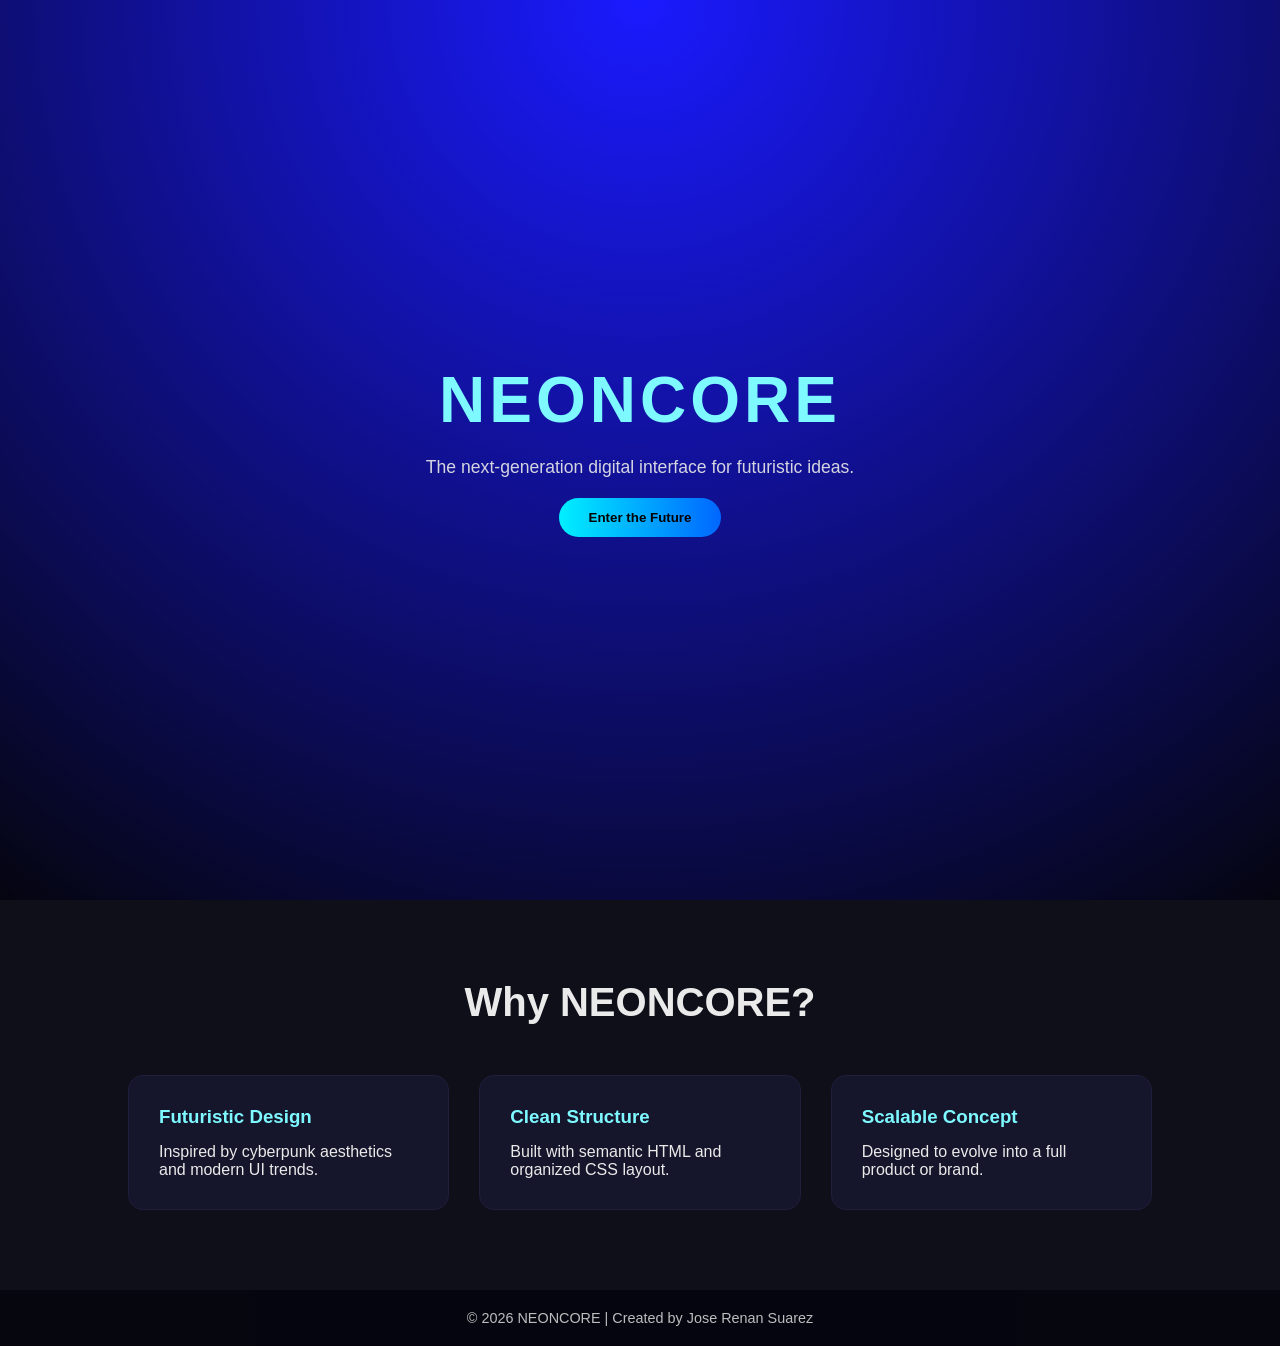
==== index.html @ ee83ee38 "Add files via upload" ====
<!doctype html>
<html lang="en">
  <head>
    <meta charset="UTF-8" />
    <meta name="viewport" content="width=device-width, initial-scale=1.0" />
    <title>NEONCORE</title>
    <link rel="stylesheet" href="style.css" />
  </head>
  <body>
    <!-- Hero Section -->
    <header class="hero">
      <h1>NEONCORE</h1>
      <p>The next-generation digital interface for futuristic ideas.</p>
      <button class="cta-btn">Enter the Future</button>
    </header>

    <!-- Content Section -->
    <section class="features">
      <h2>Why NEONCORE?</h2>
      <div class="feature-grid">
        <div class="feature-card">
          <h3>Futuristic Design</h3>
          <p>Inspired by cyberpunk aesthetics and modern UI trends.</p>
        </div>
        <div class="feature-card">
          <h3>Clean Structure</h3>
          <p>Built with semantic HTML and organized CSS layout.</p>
        </div>
        <div class="feature-card">
          <h3>Scalable Concept</h3>
          <p>Designed to evolve into a full product or brand.</p>
        </div>
      </div>
    </section>

    <!-- Footer -->
    <footer>
      <p>© 2026 NEONCORE | Created by Jose Renan Suarez</p>
    </footer>
  </body>
</html>
---- style.css ----
/* Global Styles */
* {
  margin: 0;
  padding: 0;
  box-sizing: border-box;
  font-family: "Segoe UI", sans-serif;
}

body {
  background-color: #0a0a0f;
  color: #eaeaea;
}

/* Hero Section */
.hero {
  height: 100vh;
  background: radial-gradient(circle at top, #1a1aff, #050510);
  display: flex;
  flex-direction: column;
  justify-content: center;
  align-items: center;
  text-align: center;
  padding: 20px;
}

.hero h1 {
  font-size: 4rem;
  letter-spacing: 4px;
  color: #7df9ff;
}

.hero p {
  margin: 20px 0;
  max-width: 500px;
  font-size: 1.1rem;
  opacity: 0.9;
}

.cta-btn {
  padding: 12px 30px;
  border: none;
  border-radius: 30px;
  background: linear-gradient(90deg, #00f0ff, #0066ff);
  color: #000;
  font-weight: bold;
  cursor: pointer;
  transition: transform 0.3s ease;
}

.cta-btn:hover {
  transform: scale(1.05);
}

/* Features Section */
.features {
  padding: 80px 10%;
  background-color: #0f0f1a;
}

.features h2 {
  text-align: center;
  margin-bottom: 50px;
  font-size: 2.5rem;
}

.feature-grid {
  display: grid;
  grid-template-columns: repeat(auto-fit, minmax(250px, 1fr));
  gap: 30px;
}

.feature-card {
  background-color: #15152b;
  padding: 30px;
  border-radius: 15px;
  border: 1px solid #1f1f3d;
}

.feature-card h3 {
  color: #7df9ff;
  margin-bottom: 15px;
}

/* Footer */
footer {
  padding: 20px;
  text-align: center;
  background-color: #050510;
  font-size: 0.9rem;
  opacity: 0.8;
}
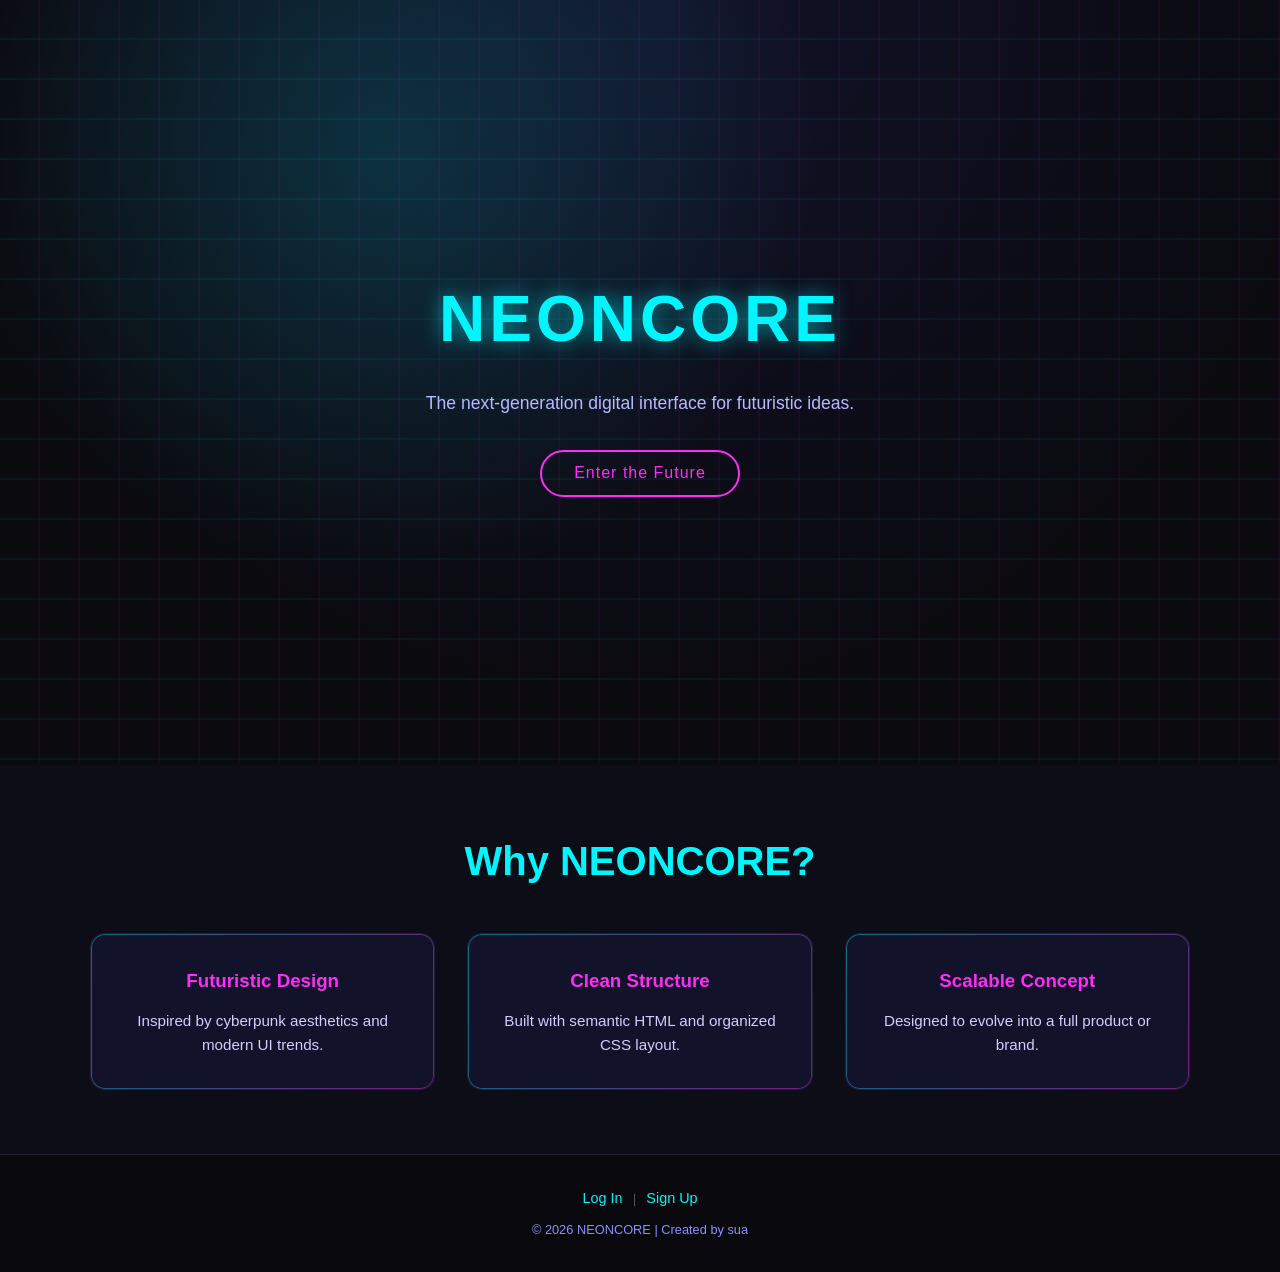
==== commit 282bce0e: "Add tech background to hero and update auth page layout" ====
--- a/index.html
+++ b/index.html
@@ -1,41 +1,48 @@
-<!doctype html>
-<html lang="en">
-  <head>
-    <meta charset="UTF-8" />
-    <meta name="viewport" content="width=device-width, initial-scale=1.0" />
-    <title>NEONCORE</title>
-    <link rel="stylesheet" href="style.css" />
-  </head>
-  <body>
-    <!-- Hero Section -->
-    <header class="hero">
-      <h1>NEONCORE</h1>
-      <p>The next-generation digital interface for futuristic ideas.</p>
-      <button class="cta-btn">Enter the Future</button>
-    </header>
-
-    <!-- Content Section -->
-    <section class="features">
-      <h2>Why NEONCORE?</h2>
-      <div class="feature-grid">
-        <div class="feature-card">
-          <h3>Futuristic Design</h3>
-          <p>Inspired by cyberpunk aesthetics and modern UI trends.</p>
-        </div>
-        <div class="feature-card">
-          <h3>Clean Structure</h3>
-          <p>Built with semantic HTML and organized CSS layout.</p>
-        </div>
-        <div class="feature-card">
-          <h3>Scalable Concept</h3>
-          <p>Designed to evolve into a full product or brand.</p>
-        </div>
-      </div>
-    </section>
-
-    <!-- Footer -->
-    <footer>
-      <p>© 2026 NEONCORE | Created by Jose Renan Suarez</p>
-    </footer>
-  </body>
-</html>
+<!doctype html>
+<html lang="en">
+  <head>
+    <meta charset="UTF-8" />
+    <meta name="viewport" content="width=device-width, initial-scale=1.0" />
+    <title>NEONCORE</title>
+    <link rel="stylesheet" href="style.css" />
+  </head>
+  <body>
+    <!-- Hero Section -->
+    <header class="hero tech-bg">
+      <div class="hero-content">
+        <h1>NEONCORE</h1>
+        <p>The next-generation digital interface for futuristic ideas.</p>
+        <button class="cta-btn">Enter the Future</button>
+      </div>
+    </header>
+
+    <!-- Features Section -->
+    <section class="features">
+      <h2>Why NEONCORE?</h2>
+      <div class="feature-grid">
+        <div class="feature-card">
+          <h3>Futuristic Design</h3>
+          <p>Inspired by cyberpunk aesthetics and modern UI trends.</p>
+        </div>
+        <div class="feature-card">
+          <h3>Clean Structure</h3>
+          <p>Built with semantic HTML and organized CSS layout.</p>
+        </div>
+        <div class="feature-card">
+          <h3>Scalable Concept</h3>
+          <p>Designed to evolve into a full product or brand.</p>
+        </div>
+      </div>
+    </section>
+
+    <footer class="site-footer">
+      <div class="footer-auth">
+        <a href="auth.html?mode=login" class="footer-link">Log In</a>
+        <span class="divider">|</span>
+        <a href="auth.html?mode=signup" class="footer-link">Sign Up</a>
+      </div>
+
+      <p class="footer-copy">© 2026 NEONCORE | Created by sua</p>
+    </footer>
+  </body>
+</html>
--- a/style.css
+++ b/style.css
@@ -1,91 +1,385 @@
-/* Global Styles */
+/* =========================
+   Global Reset & Base
+========================= */
 * {
   margin: 0;
   padding: 0;
   box-sizing: border-box;
-  font-family: "Segoe UI", sans-serif;
+  font-family: "Segoe UI", Tahoma, Geneva, Verdana, sans-serif;
 }
 
 body {
   background-color: #0a0a0f;
-  color: #eaeaea;
-}
-
-/* Hero Section */
+  color: #eaeaff;
+  line-height: 1.6;
+}
+
+/* =========================
+   Navigation
+========================= */
+.top-nav {
+  display: flex;
+  justify-content: space-between;
+  align-items: center;
+  padding: 1.2rem 2rem;
+  background: rgba(10, 10, 15, 0.9);
+  border-bottom: 1px solid #1f1f2e;
+}
+
+.brand {
+  font-size: 1.4rem;
+  font-weight: bold;
+  letter-spacing: 2px;
+  color: #00f6ff;
+}
+
+.login-link {
+  color: #eaeaff;
+  text-decoration: none;
+  border: 1px solid #00f6ff;
+  padding: 0.4rem 0.9rem;
+  border-radius: 6px;
+  transition: all 0.3s ease;
+}
+
+.login-link:hover {
+  background: #00f6ff;
+  color: #0a0a0f;
+}
+
+/* =========================
+   Hero Section
+========================= */
 .hero {
-  height: 100vh;
-  background: radial-gradient(circle at top, #1a1aff, #050510);
+  min-height: 85vh;
   display: flex;
   flex-direction: column;
   justify-content: center;
   align-items: center;
   text-align: center;
-  padding: 20px;
+  padding: 2rem;
+  background: radial-gradient(circle at top, #12122a, #0a0a0f 70%);
 }
 
 .hero h1 {
   font-size: 4rem;
   letter-spacing: 4px;
-  color: #7df9ff;
+  color: #00f6ff;
+  text-shadow: 0 0 20px rgba(0, 246, 255, 0.6);
 }
 
 .hero p {
-  margin: 20px 0;
-  max-width: 500px;
+  max-width: 600px;
+  margin: 1.2rem 0 2rem;
+  color: #b9b9ff;
   font-size: 1.1rem;
-  opacity: 0.9;
 }
 
 .cta-btn {
-  padding: 12px 30px;
-  border: none;
+  background: transparent;
+  border: 2px solid #ff2cf7;
+  color: #ff2cf7;
+  padding: 0.8rem 2rem;
+  font-size: 1rem;
+  letter-spacing: 1px;
   border-radius: 30px;
-  background: linear-gradient(90deg, #00f0ff, #0066ff);
-  color: #000;
-  font-weight: bold;
   cursor: pointer;
-  transition: transform 0.3s ease;
+  transition: all 0.3s ease;
 }
 
 .cta-btn:hover {
-  transform: scale(1.05);
-}
-
-/* Features Section */
+  background: #ff2cf7;
+  color: #0a0a0f;
+  box-shadow: 0 0 20px rgba(255, 44, 247, 0.7);
+}
+
+/* =========================
+   Features Section
+========================= */
 .features {
-  padding: 80px 10%;
-  background-color: #0f0f1a;
+  padding: 4rem 2rem;
+  background-color: #0d0d18;
+  text-align: center;
 }
 
 .features h2 {
-  text-align: center;
-  margin-bottom: 50px;
   font-size: 2.5rem;
+  margin-bottom: 2.5rem;
+  color: #00f6ff;
 }
 
 .feature-grid {
   display: grid;
-  grid-template-columns: repeat(auto-fit, minmax(250px, 1fr));
-  gap: 30px;
+  grid-template-columns: repeat(auto-fit, minmax(260px, 1fr));
+  gap: 2rem;
+  max-width: 1100px;
+  margin: 0 auto;
 }
 
 .feature-card {
-  background-color: #15152b;
-  padding: 30px;
-  border-radius: 15px;
-  border: 1px solid #1f1f3d;
+  background: #12122a;
+  padding: 2rem;
+  border-radius: 14px;
+  border: 1px solid #1f1f3a;
+  transition:
+    transform 0.3s ease,
+    box-shadow 0.3s ease;
+  position: relative;
+}
+
+.feature-card::before {
+  content: "";
+  position: absolute;
+  inset: 0;
+  border-radius: 14px;
+  border: 1px solid transparent;
+  background: linear-gradient(120deg, #00f6ff, #ff2cf7) border-box;
+  mask:
+    linear-gradient(#000 0 0) padding-box,
+    linear-gradient(#000 0 0);
+  mask-composite: exclude;
+  opacity: 0.4;
+}
+
+.feature-card:hover {
+  transform: translateY(-8px);
+  box-shadow: 0 0 25px rgba(0, 246, 255, 0.25);
 }
 
 .feature-card h3 {
-  color: #7df9ff;
-  margin-bottom: 15px;
-}
-
-/* Footer */
+  margin-bottom: 0.8rem;
+  color: #ff2cf7;
+}
+
+.feature-card p {
+  color: #cfcfff;
+  font-size: 0.95rem;
+}
+
+/* =========================
+   Footer
+========================= */
 footer {
-  padding: 20px;
-  text-align: center;
-  background-color: #050510;
+  text-align: center;
+  padding: 1.5rem;
+  background: #08080d;
+  color: #8f8fff;
+  font-size: 0.85rem;
+  border-top: 1px solid #1f1f2e;
+}
+
+/* =========================
+   Responsive Tweaks
+========================= */
+@media (max-width: 600px) {
+  .hero h1 {
+    font-size: 2.8rem;
+  }
+
+  .features h2 {
+    font-size: 2rem;
+  }
+}
+
+/* =========================
+   Footer Auth Links
+========================= */
+.site-footer {
+  text-align: center;
+  padding: 2rem 1rem;
+  background: #08080d;
+  border-top: 1px solid #1f1f2e;
+}
+
+.footer-auth {
+  margin-bottom: 0.6rem;
+}
+
+.footer-link {
+  color: #00f6ff;
+  text-decoration: none;
   font-size: 0.9rem;
-  opacity: 0.8;
-}
+  margin: 0 0.4rem;
+  transition:
+    color 0.3s ease,
+    text-shadow 0.3s ease;
+}
+
+.footer-link:hover {
+  color: #ff2cf7;
+  text-shadow: 0 0 10px rgba(255, 44, 247, 0.6);
+}
+
+.divider {
+  color: #555;
+}
+
+.footer-copy {
+  color: #8f8fff;
+  font-size: 0.8rem;
+}
+/* =========================
+   Auth Page (Full Screen)
+========================= */
+.auth-page {
+  min-height: 100vh;
+  display: flex;
+  justify-content: center;
+  align-items: center;
+  background: radial-gradient(circle at top, #12122a, #0a0a0f 70%);
+}
+
+.auth-container {
+  width: 100%;
+  display: flex;
+  justify-content: center;
+  padding: 2rem;
+}
+
+.auth-card {
+  width: 100%;
+  max-width: 420px;
+  background: #12122a;
+  padding: 2.5rem;
+  border-radius: 16px;
+  border: 1px solid #1f1f3a;
+  box-shadow: 0 0 40px rgba(0, 246, 255, 0.15);
+  text-align: center;
+}
+
+.auth-card h1 {
+  color: #00f6ff;
+  margin-bottom: 0.5rem;
+}
+
+.auth-subtitle {
+  color: #b9b9ff;
+  margin-bottom: 2rem;
+  font-size: 0.9rem;
+}
+
+.input-group {
+  text-align: left;
+  margin-bottom: 1.4rem;
+}
+
+.input-group label {
+  display: block;
+  margin-bottom: 0.4rem;
+  font-size: 0.85rem;
+  color: #cfcfff;
+}
+
+.input-group input {
+  width: 100%;
+  padding: 0.7rem;
+  background: #0a0a0f;
+  border: 1px solid #1f1f3a;
+  border-radius: 8px;
+  color: #eaeaff;
+}
+
+.auth-btn {
+  width: 100%;
+  margin-top: 0.5rem;
+}
+
+.auth-footer {
+  margin-top: 1.5rem;
+  font-size: 0.85rem;
+  color: #8f8fff;
+}
+
+.auth-link {
+  color: #ff2cf7;
+  cursor: pointer;
+  text-decoration: none;
+}
+
+.auth-link:hover {
+  text-shadow: 0 0 10px rgba(255, 44, 247, 0.7);
+}
+
+/* =========================
+   Back Button (Auth Page)
+========================= */
+.back-btn {
+  position: absolute;
+  top: 1.5rem;
+  left: 1.5rem;
+  color: #00f6ff;
+  text-decoration: none;
+  font-size: 0.9rem;
+  padding: 0.4rem 0.8rem;
+  border: 1px solid #00f6ff;
+  border-radius: 6px;
+  transition: all 0.3s ease;
+}
+
+.back-btn:hover {
+  background: #00f6ff;
+  color: #0a0a0f;
+  box-shadow: 0 0 12px rgba(0, 246, 255, 0.6);
+}
+/* =========================
+   Tech Graphic Background for existing hero
+========================= */
+.tech-bg {
+  position: relative;
+  overflow: hidden;
+}
+
+.tech-bg::before {
+  content: "";
+  position: absolute;
+  inset: 0;
+  background:
+    linear-gradient(transparent 95%, rgba(0, 246, 255, 0.15) 96%),
+    linear-gradient(90deg, transparent 95%, rgba(255, 44, 247, 0.15) 96%);
+  background-size: 40px 40px;
+  animation: gridMove 20s linear infinite;
+  opacity: 0.35;
+}
+
+.tech-bg::after {
+  content: "";
+  position: absolute;
+  inset: 0;
+  background: radial-gradient(
+    circle at 30% 20%,
+    rgba(0, 246, 255, 0.15),
+    transparent 40%
+  );
+  animation: glowPulse 6s ease-in-out infinite;
+}
+
+.hero-content {
+  position: relative;
+  z-index: 2; /* ensures text/buttons stay on top */
+}
+
+/* Animations */
+@keyframes gridMove {
+  from {
+    background-position:
+      0 0,
+      0 0;
+  }
+  to {
+    background-position:
+      400px 400px,
+      400px 400px;
+  }
+}
+
+@keyframes glowPulse {
+  0% {
+    opacity: 0.4;
+  }
+  50% {
+    opacity: 0.7;
+  }
+  100% {
+    opacity: 0.4;
+  }
+}
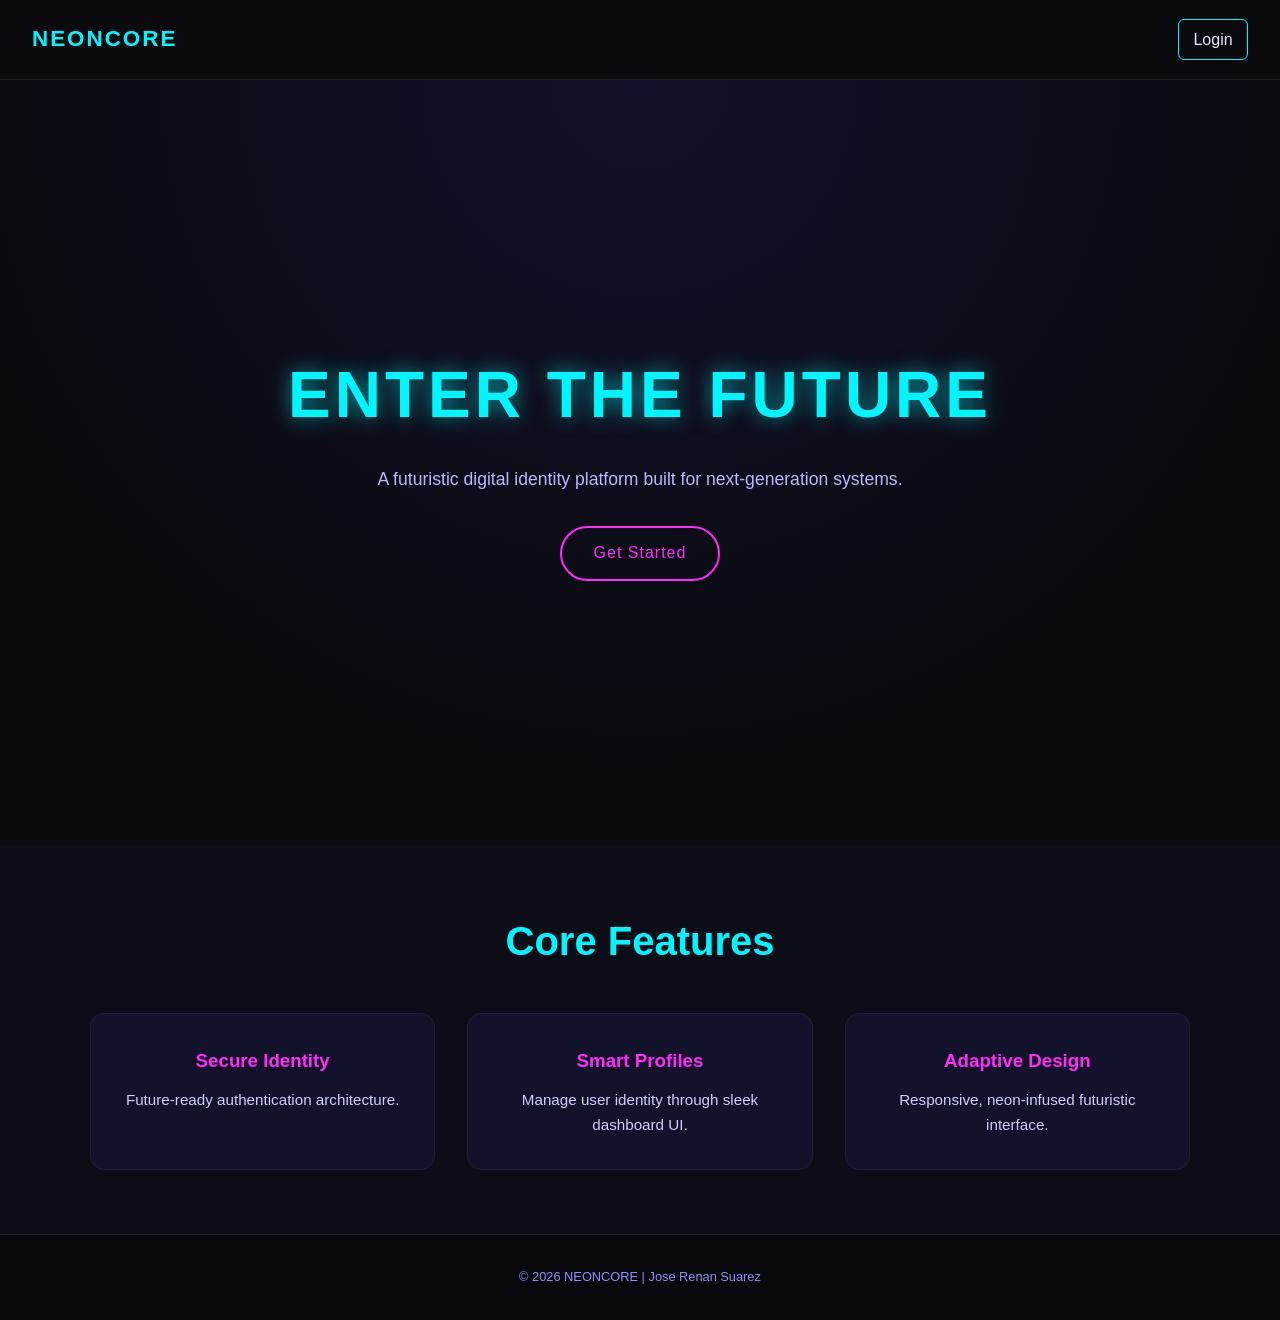
==== commit 8465f948: "modified:   README.md 	deleted:    auth.html 	modified:   index.html 	new file:   login.html 	new fi" ====
--- a/index.html
+++ b/index.html
@@ -2,47 +2,47 @@
 <html lang="en">
   <head>
     <meta charset="UTF-8" />
-    <meta name="viewport" content="width=device-width, initial-scale=1.0" />
     <title>NEONCORE</title>
     <link rel="stylesheet" href="style.css" />
   </head>
   <body>
-    <!-- Hero Section -->
+    <nav class="top-nav">
+      <div class="brand">NEONCORE</div>
+      <a href="login.html" class="login-link">Login</a>
+      <script src="script.js"></script>
+    </nav>
+
     <header class="hero tech-bg">
       <div class="hero-content">
-        <h1>NEONCORE</h1>
-        <p>The next-generation digital interface for futuristic ideas.</p>
-        <button class="cta-btn">Enter the Future</button>
+        <h1>ENTER THE FUTURE</h1>
+        <p>
+          A futuristic digital identity platform built for next-generation
+          systems.
+        </p>
+        <a href="login.html" class="cta-btn">Get Started</a>
       </div>
     </header>
 
-    <!-- Features Section -->
     <section class="features">
-      <h2>Why NEONCORE?</h2>
+      <h2>Core Features</h2>
       <div class="feature-grid">
         <div class="feature-card">
-          <h3>Futuristic Design</h3>
-          <p>Inspired by cyberpunk aesthetics and modern UI trends.</p>
+          <h3>Secure Identity</h3>
+          <p>Future-ready authentication architecture.</p>
         </div>
         <div class="feature-card">
-          <h3>Clean Structure</h3>
-          <p>Built with semantic HTML and organized CSS layout.</p>
+          <h3>Smart Profiles</h3>
+          <p>Manage user identity through sleek dashboard UI.</p>
         </div>
         <div class="feature-card">
-          <h3>Scalable Concept</h3>
-          <p>Designed to evolve into a full product or brand.</p>
+          <h3>Adaptive Design</h3>
+          <p>Responsive, neon-infused futuristic interface.</p>
         </div>
       </div>
     </section>
 
     <footer class="site-footer">
-      <div class="footer-auth">
-        <a href="auth.html?mode=login" class="footer-link">Log In</a>
-        <span class="divider">|</span>
-        <a href="auth.html?mode=signup" class="footer-link">Sign Up</a>
-      </div>
-
-      <p class="footer-copy">© 2026 NEONCORE | Created by sua</p>
+      <p class="footer-copy">© 2026 NEONCORE | Jose Renan Suarez</p>
     </footer>
   </body>
 </html>
--- a/style.css
+++ b/style.css
@@ -22,7 +22,7 @@
   justify-content: space-between;
   align-items: center;
   padding: 1.2rem 2rem;
-  background: rgba(10, 10, 15, 0.9);
+  background: rgba(10, 10, 15, 0.95);
   border-bottom: 1px solid #1f1f2e;
 }
 
@@ -40,6 +40,8 @@
   padding: 0.4rem 0.9rem;
   border-radius: 6px;
   transition: all 0.3s ease;
+  display: inline-block;
+  margin-left: 0.5rem;
 }
 
 .login-link:hover {
@@ -53,7 +55,6 @@
 .hero {
   min-height: 85vh;
   display: flex;
-  flex-direction: column;
   justify-content: center;
   align-items: center;
   text-align: center;
@@ -70,11 +71,14 @@
 
 .hero p {
   max-width: 600px;
-  margin: 1.2rem 0 2rem;
+  margin: 1.2rem auto 2rem;
   color: #b9b9ff;
   font-size: 1.1rem;
 }
 
+/* =========================
+   Buttons
+========================= */
 .cta-btn {
   background: transparent;
   border: 2px solid #ff2cf7;
@@ -85,6 +89,8 @@
   border-radius: 30px;
   cursor: pointer;
   transition: all 0.3s ease;
+  display: inline-block;
+  text-decoration: none;
 }
 
 .cta-btn:hover {
@@ -124,21 +130,6 @@
   transition:
     transform 0.3s ease,
     box-shadow 0.3s ease;
-  position: relative;
-}
-
-.feature-card::before {
-  content: "";
-  position: absolute;
-  inset: 0;
-  border-radius: 14px;
-  border: 1px solid transparent;
-  background: linear-gradient(120deg, #00f6ff, #ff2cf7) border-box;
-  mask:
-    linear-gradient(#000 0 0) padding-box,
-    linear-gradient(#000 0 0);
-  mask-composite: exclude;
-  opacity: 0.4;
 }
 
 .feature-card:hover {
@@ -159,31 +150,6 @@
 /* =========================
    Footer
 ========================= */
-footer {
-  text-align: center;
-  padding: 1.5rem;
-  background: #08080d;
-  color: #8f8fff;
-  font-size: 0.85rem;
-  border-top: 1px solid #1f1f2e;
-}
-
-/* =========================
-   Responsive Tweaks
-========================= */
-@media (max-width: 600px) {
-  .hero h1 {
-    font-size: 2.8rem;
-  }
-
-  .features h2 {
-    font-size: 2rem;
-  }
-}
-
-/* =========================
-   Footer Auth Links
-========================= */
 .site-footer {
   text-align: center;
   padding: 2rem 1rem;
@@ -191,35 +157,13 @@
   border-top: 1px solid #1f1f2e;
 }
 
-.footer-auth {
-  margin-bottom: 0.6rem;
-}
-
-.footer-link {
-  color: #00f6ff;
-  text-decoration: none;
-  font-size: 0.9rem;
-  margin: 0 0.4rem;
-  transition:
-    color 0.3s ease,
-    text-shadow 0.3s ease;
-}
-
-.footer-link:hover {
-  color: #ff2cf7;
-  text-shadow: 0 0 10px rgba(255, 44, 247, 0.6);
-}
-
-.divider {
-  color: #555;
-}
-
 .footer-copy {
   color: #8f8fff;
   font-size: 0.8rem;
 }
-/* =========================
-   Auth Page (Full Screen)
+
+/* =========================
+   Auth Page
 ========================= */
 .auth-page {
   min-height: 100vh;
@@ -227,13 +171,7 @@
   justify-content: center;
   align-items: center;
   background: radial-gradient(circle at top, #12122a, #0a0a0f 70%);
-}
-
-.auth-container {
-  width: 100%;
-  display: flex;
-  justify-content: center;
-  padding: 2rem;
+  position: relative;
 }
 
 .auth-card {
@@ -292,7 +230,6 @@
 
 .auth-link {
   color: #ff2cf7;
-  cursor: pointer;
   text-decoration: none;
 }
 
@@ -301,7 +238,7 @@
 }
 
 /* =========================
-   Back Button (Auth Page)
+   Back Button
 ========================= */
 .back-btn {
   position: absolute;
@@ -319,67 +256,4 @@
 .back-btn:hover {
   background: #00f6ff;
   color: #0a0a0f;
-  box-shadow: 0 0 12px rgba(0, 246, 255, 0.6);
-}
-/* =========================
-   Tech Graphic Background for existing hero
-========================= */
-.tech-bg {
-  position: relative;
-  overflow: hidden;
-}
-
-.tech-bg::before {
-  content: "";
-  position: absolute;
-  inset: 0;
-  background:
-    linear-gradient(transparent 95%, rgba(0, 246, 255, 0.15) 96%),
-    linear-gradient(90deg, transparent 95%, rgba(255, 44, 247, 0.15) 96%);
-  background-size: 40px 40px;
-  animation: gridMove 20s linear infinite;
-  opacity: 0.35;
-}
-
-.tech-bg::after {
-  content: "";
-  position: absolute;
-  inset: 0;
-  background: radial-gradient(
-    circle at 30% 20%,
-    rgba(0, 246, 255, 0.15),
-    transparent 40%
-  );
-  animation: glowPulse 6s ease-in-out infinite;
-}
-
-.hero-content {
-  position: relative;
-  z-index: 2; /* ensures text/buttons stay on top */
-}
-
-/* Animations */
-@keyframes gridMove {
-  from {
-    background-position:
-      0 0,
-      0 0;
-  }
-  to {
-    background-position:
-      400px 400px,
-      400px 400px;
-  }
-}
-
-@keyframes glowPulse {
-  0% {
-    opacity: 0.4;
-  }
-  50% {
-    opacity: 0.7;
-  }
-  100% {
-    opacity: 0.4;
-  }
-}
+}
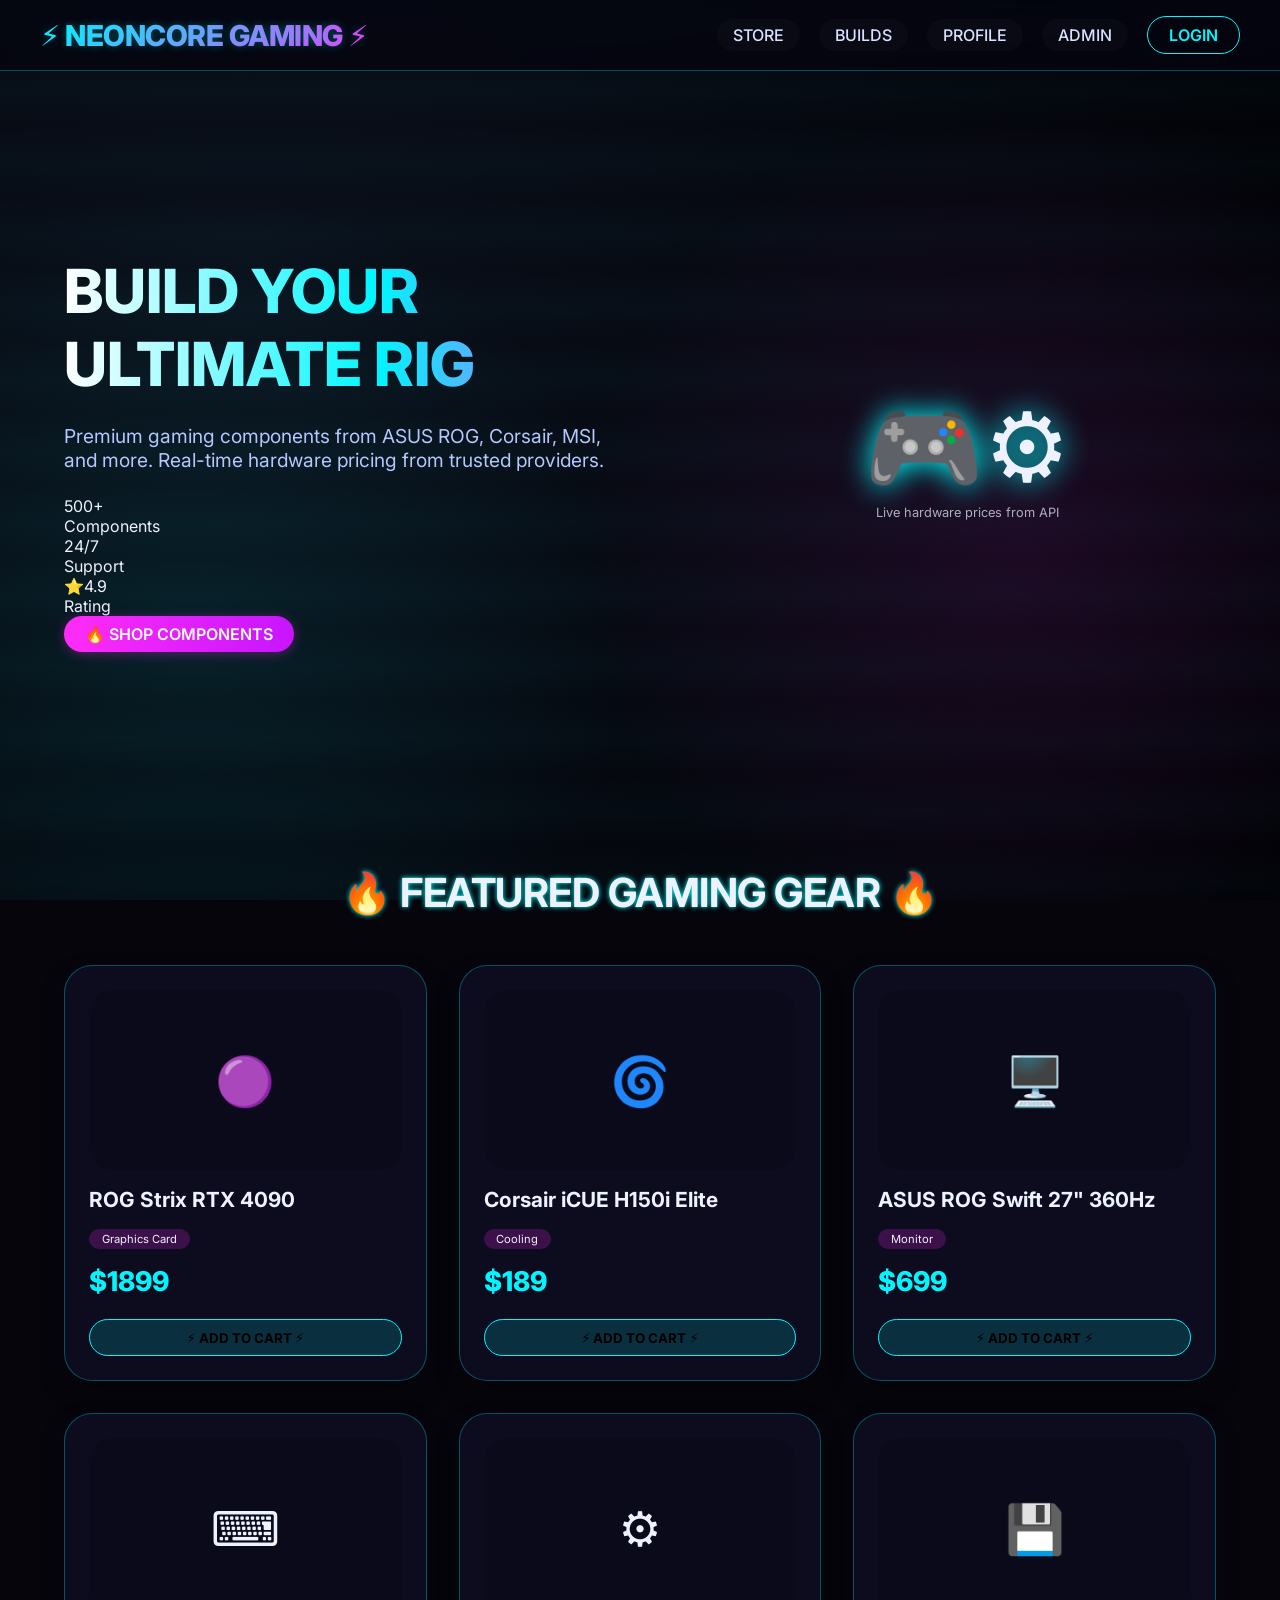
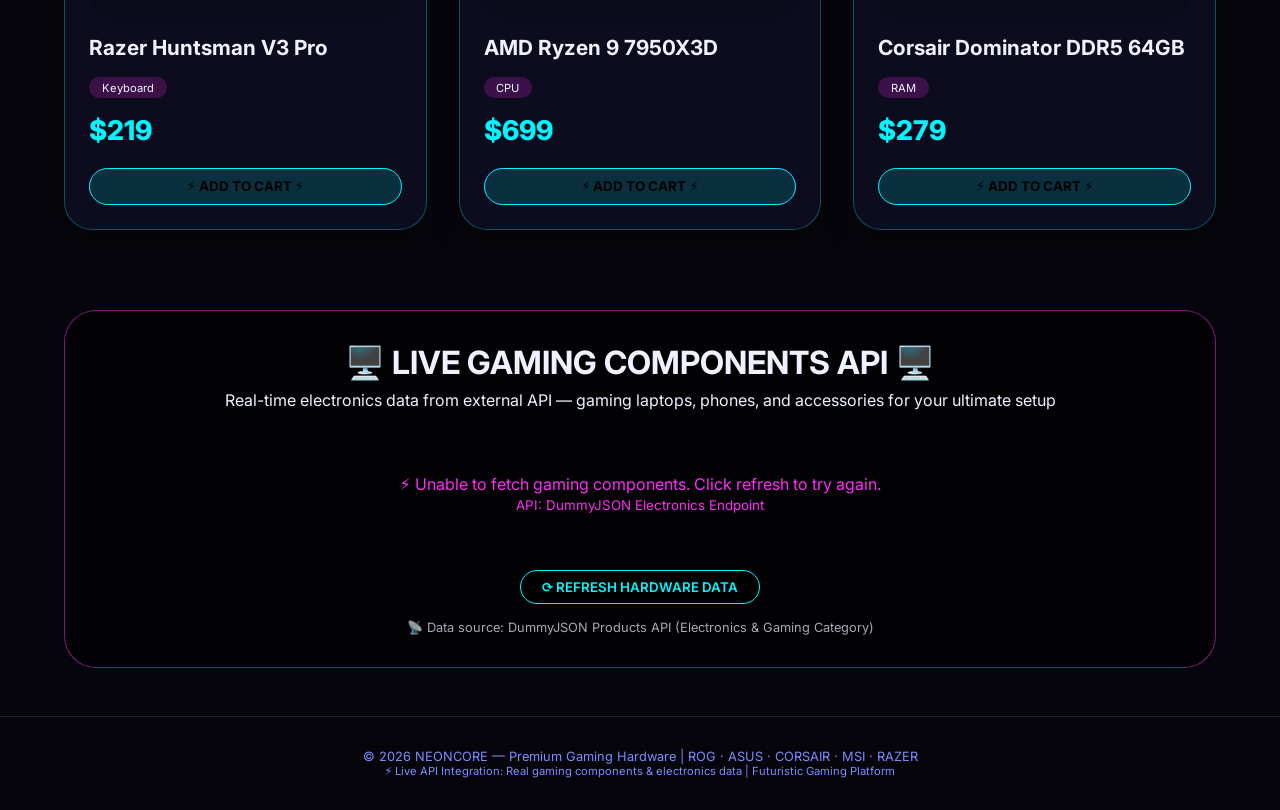
==== commit a13d2b02: "modified:   api.html 	modified:   index.html 	modified:   profile.html 	new file:   saved-components" ====
--- a/index.html
+++ b/index.html
@@ -2,47 +2,715 @@
 <html lang="en">
   <head>
     <meta charset="UTF-8" />
-    <title>NEONCORE</title>
-    <link rel="stylesheet" href="style.css" />
+    <meta
+      name="viewport"
+      content="width=device-width, initial-scale=1.0, user-scalable=yes"
+    />
+    <title>NEONCORE | Gaming Hardware Hub</title>
+    <link
+      href="https://fonts.googleapis.com/css2?family=Inter:opsz,wght@14..32,300;14..32,400;14..32,600;14..32,700&display=swap"
+      rel="stylesheet"
+    />
+    <style>
+      * {
+        margin: 0;
+        padding: 0;
+        box-sizing: border-box;
+        font-family: "Inter", "Segoe UI", system-ui, sans-serif;
+      }
+
+      body {
+        background-color: #05050b;
+        color: #eef2ff;
+        overflow-x: hidden;
+      }
+
+      /* LIVE BACKGROUND */
+      .live-bg {
+        position: fixed;
+        top: 0;
+        left: 0;
+        width: 100%;
+        height: 100%;
+        z-index: -2;
+        background: radial-gradient(circle at 20% 30%, #0a0f1a, #010105);
+        overflow: hidden;
+      }
+
+      .live-bg::before {
+        content: "";
+        position: absolute;
+        width: 200%;
+        height: 200%;
+        top: -50%;
+        left: -50%;
+        background: repeating-linear-gradient(
+          transparent 0%,
+          rgba(0, 255, 255, 0.02) 2%,
+          transparent 4%
+        );
+        animation: drift 24s linear infinite;
+        pointer-events: none;
+      }
+
+      .glow-pulse {
+        position: absolute;
+        width: 70vmax;
+        height: 70vmax;
+        background: radial-gradient(
+          circle,
+          rgba(0, 246, 255, 0.08),
+          transparent 70%
+        );
+        border-radius: 50%;
+        top: 20%;
+        left: -20%;
+        animation: floatGlow 18s infinite alternate;
+      }
+
+      .glow-pulse2 {
+        bottom: -10%;
+        right: -15%;
+        top: auto;
+        left: auto;
+        background: radial-gradient(
+          circle,
+          rgba(255, 44, 247, 0.1),
+          transparent 70%
+        );
+        animation: floatGlow2 22s infinite alternate;
+      }
+
+      @keyframes drift {
+        0% {
+          transform: rotate(0deg);
+        }
+        100% {
+          transform: rotate(360deg);
+        }
+      }
+
+      @keyframes floatGlow {
+        0% {
+          transform: translate(0, 0) scale(1);
+          opacity: 0.6;
+        }
+        100% {
+          transform: translate(8%, 12%) scale(1.3);
+          opacity: 1;
+        }
+      }
+      @keyframes floatGlow2 {
+        0% {
+          transform: translate(0, 0) scale(1);
+          opacity: 0.4;
+        }
+        100% {
+          transform: translate(-5%, -8%) scale(1.2);
+          opacity: 0.9;
+        }
+      }
+
+      /* NAVIGATION */
+      .top-nav {
+        display: flex;
+        justify-content: space-between;
+        align-items: center;
+        padding: 1rem 2.5rem;
+        background: rgba(5, 5, 15, 0.75);
+        backdrop-filter: blur(12px);
+        border-bottom: 1px solid rgba(0, 246, 255, 0.3);
+        position: sticky;
+        top: 0;
+        z-index: 100;
+      }
+
+      .brand {
+        font-size: 1.8rem;
+        font-weight: 800;
+        letter-spacing: -0.5px;
+        background: linear-gradient(135deg, #00f6ff, #ff2cf7);
+        -webkit-background-clip: text;
+        background-clip: text;
+        color: transparent;
+        text-shadow: 0 0 8px rgba(0, 246, 255, 0.3);
+      }
+
+      .nav-links {
+        display: flex;
+        gap: 1.2rem;
+        align-items: center;
+        flex-wrap: wrap;
+      }
+
+      .nav-link {
+        color: #d9e2ff;
+        text-decoration: none;
+        font-weight: 500;
+        padding: 0.4rem 1rem;
+        border-radius: 40px;
+        transition: all 0.2s ease;
+        background: rgba(255, 255, 255, 0.02);
+      }
+
+      .nav-link:hover {
+        background: rgba(0, 246, 255, 0.2);
+        color: #00f6ff;
+        box-shadow: 0 0 8px rgba(0, 246, 255, 0.3);
+      }
+
+      .cta-btn {
+        background: linear-gradient(95deg, #ff2cf7, #c715ff);
+        border: none;
+        padding: 0.5rem 1.3rem;
+        border-radius: 40px;
+        font-weight: 600;
+        color: white;
+        cursor: pointer;
+        transition: all 0.2s;
+        text-decoration: none;
+        display: inline-block;
+        box-shadow: 0 2px 12px rgba(255, 44, 247, 0.3);
+      }
+
+      .cta-btn:hover {
+        transform: scale(1.02);
+        box-shadow: 0 0 18px #ff2cf7;
+      }
+
+      .outline-btn {
+        background: transparent;
+        border: 1px solid #00f6ff;
+        color: #00f6ff;
+        box-shadow: none;
+      }
+
+      /* HERO SECTION */
+      .hero {
+        min-height: 85vh;
+        display: flex;
+        align-items: center;
+        justify-content: space-between;
+        flex-wrap: wrap;
+        padding: 2rem 5%;
+        gap: 2rem;
+      }
+
+      .hero-text {
+        flex: 1;
+        min-width: 280px;
+      }
+
+      .hero-text h1 {
+        font-size: 3.8rem;
+        font-weight: 800;
+        line-height: 1.2;
+        background: linear-gradient(to right, #fff, #00f6ff, #ff2cf7);
+        -webkit-background-clip: text;
+        background-clip: text;
+        color: transparent;
+      }
+
+      .hero-text p {
+        font-size: 1.2rem;
+        color: #b4c8ff;
+        margin: 1.5rem 0;
+        max-width: 550px;
+      }
+
+      /* PRODUCT GRID */
+      .section-title {
+        text-align: center;
+        font-size: 2.5rem;
+        margin: 2rem 0 1rem;
+        letter-spacing: -0.5px;
+        text-shadow: 0 0 5px cyan;
+      }
+
+      .product-grid {
+        display: grid;
+        grid-template-columns: repeat(auto-fill, minmax(280px, 1fr));
+        gap: 2rem;
+        padding: 2rem 5%;
+        max-width: 1600px;
+        margin: 0 auto;
+      }
+
+      .product-card {
+        background: rgba(18, 18, 42, 0.65);
+        backdrop-filter: blur(8px);
+        border-radius: 28px;
+        border: 1px solid rgba(0, 246, 255, 0.3);
+        padding: 1.5rem;
+        transition: all 0.3s ease;
+        box-shadow: 0 12px 28px -8px rgba(0, 0, 0, 0.5);
+      }
+
+      .product-card:hover {
+        transform: translateY(-8px);
+        border-color: #ff2cf7;
+        box-shadow: 0 20px 32px -12px rgba(255, 44, 247, 0.3);
+      }
+
+      .product-img {
+        height: 180px;
+        background: #0a0a1a;
+        border-radius: 24px;
+        display: flex;
+        align-items: center;
+        justify-content: center;
+        margin-bottom: 1rem;
+        font-size: 3.8rem;
+        overflow: hidden;
+      }
+
+      .product-img img {
+        width: 100%;
+        height: 100%;
+        object-fit: cover;
+        border-radius: 24px;
+      }
+
+      .product-title {
+        font-size: 1.3rem;
+        font-weight: 700;
+        margin: 0.5rem 0;
+        line-height: 1.3;
+      }
+
+      .price {
+        font-size: 1.7rem;
+        font-weight: 800;
+        color: #00f6ff;
+        margin: 0.5rem 0;
+      }
+
+      .category-badge {
+        display: inline-block;
+        background: rgba(255, 44, 247, 0.2);
+        padding: 0.2rem 0.8rem;
+        border-radius: 20px;
+        font-size: 0.7rem;
+        margin: 0.5rem 0;
+      }
+
+      .buy-btn {
+        width: 100%;
+        margin-top: 0.8rem;
+        background: rgba(0, 246, 255, 0.15);
+        border: 1px solid #00f6ff;
+        border-radius: 40px;
+        padding: 0.6rem;
+        font-weight: bold;
+        cursor: pointer;
+        transition: 0.2s;
+      }
+
+      .buy-btn:hover {
+        background: #00f6ff;
+        color: #05050b;
+      }
+
+      /* API SECTION - HARDWARE COMPONENTS */
+      .api-section {
+        background: rgba(0, 0, 0, 0.6);
+        backdrop-filter: blur(8px);
+        margin: 3rem 5%;
+        padding: 2rem;
+        border-radius: 2rem;
+        border: 1px solid #ff2cf780;
+        text-align: center;
+      }
+
+      .api-grid {
+        display: flex;
+        flex-wrap: wrap;
+        justify-content: center;
+        gap: 2rem;
+        margin-top: 2rem;
+      }
+
+      .api-card {
+        background: #0f0f23;
+        border-radius: 1.5rem;
+        padding: 1.5rem;
+        width: 280px;
+        text-align: left;
+        transition: all 0.2s;
+        border-left: 5px solid #ff2cf7;
+      }
+
+      .api-card h4 {
+        font-size: 1.2rem;
+        margin-bottom: 0.5rem;
+      }
+
+      .api-price {
+        font-size: 1.8rem;
+        font-weight: bold;
+        color: #00f6ff;
+      }
+
+      .loading {
+        color: #00f6ff;
+        text-align: center;
+        padding: 2rem;
+      }
+
+      footer {
+        text-align: center;
+        padding: 2rem;
+        border-top: 1px solid #1f1f3a;
+        font-size: 0.8rem;
+        color: #7f8cff;
+      }
+
+      @media (max-width: 760px) {
+        .hero-text h1 {
+          font-size: 2.4rem;
+        }
+        .top-nav {
+          flex-direction: column;
+          gap: 12px;
+        }
+        .nav-links {
+          justify-content: center;
+        }
+      }
+    </style>
   </head>
   <body>
+    <div class="live-bg">
+      <div class="glow-pulse"></div>
+      <div class="glow-pulse glow-pulse2"></div>
+    </div>
+
     <nav class="top-nav">
-      <div class="brand">NEONCORE</div>
-      <a href="login.html" class="login-link">Login</a>
-      <script src="script.js"></script>
+      <div class="brand">⚡ NEONCORE GAMING ⚡</div>
+      <div class="nav-links">
+        <a href="#" class="nav-link">STORE</a>
+        <a href="#" class="nav-link">BUILDS</a>
+        <a href="profile.html" class="nav-link">PROFILE</a>
+        <a href="admin.html" class="nav-link">ADMIN</a>
+        <a href="#" id="simulateLoginBtn" class="cta-btn outline-btn">LOGIN</a>
+      </div>
     </nav>
 
-    <header class="hero tech-bg">
-      <div class="hero-content">
-        <h1>ENTER THE FUTURE</h1>
+    <section class="hero">
+      <div class="hero-text">
+        <h1>BUILD YOUR<br />ULTIMATE RIG</h1>
         <p>
-          A futuristic digital identity platform built for next-generation
-          systems.
+          Premium gaming components from ASUS ROG, Corsair, MSI, and more.
+          Real-time hardware pricing from trusted providers.
         </p>
-        <a href="login.html" class="cta-btn">Get Started</a>
+        <div class="hero-stats">
+          <div class="stat"><span>500+</span><br />Components</div>
+          <div class="stat"><span>24/7</span><br />Support</div>
+          <div class="stat"><span>⭐4.9</span><br />Rating</div>
+        </div>
+        <a href="#" class="cta-btn">🔥 SHOP COMPONENTS</a>
       </div>
-    </header>
-
-    <section class="features">
-      <h2>Core Features</h2>
-      <div class="feature-grid">
-        <div class="feature-card">
-          <h3>Secure Identity</h3>
-          <p>Future-ready authentication architecture.</p>
+      <div style="flex: 0.8; min-width: 240px; text-align: center">
+        <div style="font-size: 6rem; filter: drop-shadow(0 0 15px cyan)">
+          🎮⚙️
         </div>
-        <div class="feature-card">
-          <h3>Smart Profiles</h3>
-          <p>Manage user identity through sleek dashboard UI.</p>
-        </div>
-        <div class="feature-card">
-          <h3>Adaptive Design</h3>
-          <p>Responsive, neon-infused futuristic interface.</p>
-        </div>
+        <p style="font-size: 0.8rem; opacity: 0.7">
+          Live hardware prices from API
+        </p>
       </div>
     </section>
 
-    <footer class="site-footer">
-      <p class="footer-copy">© 2026 NEONCORE | Jose Renan Suarez</p>
+    <h2 class="section-title">🔥 FEATURED GAMING GEAR 🔥</h2>
+    <div class="product-grid" id="productGrid">
+      <div class="loading">Loading gaming hardware...</div>
+    </div>
+
+    <!-- API SECTION: REAL GAMING COMPONENTS FROM DUMMYJSON API -->
+    <div class="api-section">
+      <h3 style="font-size: 2rem; margin-bottom: 0.5rem">
+        🖥️ LIVE GAMING COMPONENTS API 🖥️
+      </h3>
+      <p>
+        Real-time electronics data from external API — gaming laptops, phones,
+        and accessories for your ultimate setup
+      </p>
+      <div id="apiComponentsContainer" class="api-grid">
+        <div class="loading">Fetching latest gaming components...</div>
+      </div>
+      <div style="margin-top: 1.5rem">
+        <button
+          id="refreshApiBtn"
+          class="cta-btn outline-btn"
+          style="background: rgba(0, 0, 0, 0.5)"
+        >
+          ⟳ REFRESH HARDWARE DATA
+        </button>
+      </div>
+      <div style="margin-top: 1rem; font-size: 0.8rem; opacity: 0.7">
+        📡 Data source: DummyJSON Products API (Electronics & Gaming Category)
+      </div>
+    </div>
+
+    <footer>
+      <p>
+        © 2026 NEONCORE — Premium Gaming Hardware | ROG · ASUS · CORSAIR · MSI ·
+        RAZER
+      </p>
+      <p style="font-size: 0.7rem">
+        ⚡ Live API Integration: Real gaming components & electronics data |
+        Futuristic Gaming Platform
+      </p>
     </footer>
+
+    <script>
+      // Featured gaming products (static showcase)
+      const featuredProducts = [
+        {
+          id: 1,
+          name: "ROG Strix RTX 4090",
+          price: 1899,
+          category: "Graphics Card",
+          emoji: "🟣",
+          img: "https://via.placeholder.com/200x150?text=RTX+4090",
+        },
+        {
+          id: 2,
+          name: "Corsair iCUE H150i Elite",
+          price: 189,
+          category: "Cooling",
+          emoji: "🌀",
+          img: "https://via.placeholder.com/200x150?text=Liquid+Cooler",
+        },
+        {
+          id: 3,
+          name: 'ASUS ROG Swift 27" 360Hz',
+          price: 699,
+          category: "Monitor",
+          emoji: "🖥️",
+          img: "https://via.placeholder.com/200x150?text=Gaming+Monitor",
+        },
+        {
+          id: 4,
+          name: "Razer Huntsman V3 Pro",
+          price: 219,
+          category: "Keyboard",
+          emoji: "⌨️",
+          img: "https://via.placeholder.com/200x150?text=Gaming+Keyboard",
+        },
+        {
+          id: 5,
+          name: "AMD Ryzen 9 7950X3D",
+          price: 699,
+          category: "CPU",
+          emoji: "⚙️",
+          img: "https://via.placeholder.com/200x150?text=Ryzen+CPU",
+        },
+        {
+          id: 6,
+          name: "Corsair Dominator DDR5 64GB",
+          price: 279,
+          category: "RAM",
+          emoji: "💾",
+          img: "https://via.placeholder.com/200x150?text=DDR5+RAM",
+        },
+      ];
+
+      function renderFeaturedProducts() {
+        const container = document.getElementById("productGrid");
+        if (!container) return;
+        container.innerHTML = featuredProducts
+          .map(
+            (p) => `
+      <div class="product-card">
+        <div class="product-img">
+          <div style="font-size: 3rem;">${p.emoji}</div>
+        </div>
+        <div class="product-title">${p.name}</div>
+        <div class="category-badge">${p.category}</div>
+        <div class="price">$${p.price}</div>
+        <button class="buy-btn" data-product="${p.name}">⚡ ADD TO CART ⚡</button>
+      </div>
+    `,
+          )
+          .join("");
+
+        document.querySelectorAll(".buy-btn").forEach((btn) => {
+          btn.addEventListener("click", (e) => {
+            alert(
+              `✅ ${btn.dataset.product} added to your cart! Ready for battle.`,
+            );
+          });
+        });
+      }
+
+      // API INTEGRATION: DummyJSON Products API - Electronics & Gaming Components
+      // This API provides REAL product data for electronics, gaming laptops, accessories
+      async function fetchGamingComponents() {
+        const container = document.getElementById("apiComponentsContainer");
+        if (!container) return;
+
+        container.innerHTML =
+          '<div class="loading">🎮 Fetching gaming components from API...</div>';
+
+        try {
+          // Fetch electronics and laptops (gaming-related products)
+          const response = await fetch(
+            "https://dummyjson.com/products/category/laptops",
+          );
+          if (!response.ok) throw new Error("API fetch failed");
+
+          const data = await response.json();
+          const products = data.products || [];
+
+          if (products && products.length > 0) {
+            // Filter gaming-related laptops and show top 4
+            const gamingLaptops = products
+              .filter(
+                (p) =>
+                  p.title.toLowerCase().includes("gaming") ||
+                  p.title.toLowerCase().includes("asus") ||
+                  p.title.toLowerCase().includes("rog") ||
+                  p.title.toLowerCase().includes("alienware"),
+              )
+              .slice(0, 4);
+
+            // If no gaming laptops found, show top electronics
+            const displayProducts =
+              gamingLaptops.length > 0 ? gamingLaptops : products.slice(0, 4);
+
+            container.innerHTML = displayProducts
+              .map(
+                (product) => `
+          <div class="api-card">
+            <div style="width:100%; height:120px; overflow:hidden; border-radius:12px; margin-bottom:12px;">
+              <img src="${product.thumbnail}" alt="${product.title}" style="width:100%; height:100%; object-fit:cover;">
+            </div>
+            <h4>${product.title.substring(0, 40)}</h4>
+            <div class="api-price">$${product.price}</div>
+            <p style="font-size:0.8rem; margin:8px 0;">⭐ ${product.rating} | ${product.stock} in stock</p>
+            <p style="font-size:0.75rem; color:#bcbcff;">${product.category} • Gaming Ready</p>
+            <button class="buy-btn" style="margin-top:12px; font-size:0.8rem;" onclick="alert('✅ ${product.title} added to cart!')">
+              🎮 ADD TO RIG
+            </button>
+          </div>
+        `,
+              )
+              .join("");
+          } else {
+            container.innerHTML =
+              '<div style="color:#ff2cf7">⚠️ No components data available. Try refreshing.</div>';
+          }
+        } catch (error) {
+          console.error("API Error:", error);
+          container.innerHTML = `
+        <div style="color:#ff2cf7; text-align:center; padding:2rem;">
+          ⚡ Unable to fetch gaming components. Click refresh to try again.<br>
+          <small>API: DummyJSON Electronics Endpoint</small>
+        </div>
+      `;
+        }
+      }
+
+      // Alternative: Also fetch smartphones/accessories to show more gaming peripherals
+      async function fetchGamingAccessories() {
+        try {
+          const response = await fetch(
+            "https://dummyjson.com/products/category/smartphones",
+          );
+          if (!response.ok) return;
+          const data = await response.json();
+          const gamingPhones = data.products
+            ?.filter(
+              (p) =>
+                p.title.toLowerCase().includes("gaming") ||
+                p.title.toLowerCase().includes("rog"),
+            )
+            .slice(0, 2);
+
+          if (gamingPhones && gamingPhones.length > 0) {
+            const accessoryContainer = document.createElement("div");
+            accessoryContainer.className = "api-grid";
+            accessoryContainer.style.marginTop = "1rem";
+            accessoryContainer.innerHTML = gamingPhones
+              .map(
+                (phone) => `
+          <div class="api-card" style="background:#1a1a2e;">
+            <h4>📱 ${phone.title.substring(0, 35)}</h4>
+            <div class="api-price">$${phone.price}</div>
+            <small>Gaming Mobile • ASUS ROG Ready</small>
+          </div>
+        `,
+              )
+              .join("");
+
+            const mainContainer = document.getElementById(
+              "apiComponentsContainer",
+            );
+            if (mainContainer && !document.getElementById("accessorySection")) {
+              const accessoryLabel = document.createElement("div");
+              accessoryLabel.innerHTML =
+                '<h4 style="margin-top:1rem; text-align:center;">🎮 GAMING PHONES & ACCESSORIES</h4>';
+              accessoryLabel.id = "accessorySection";
+              mainContainer.parentNode.insertBefore(
+                accessoryLabel,
+                mainContainer.nextSibling,
+              );
+              mainContainer.parentNode.insertBefore(
+                accessoryContainer,
+                mainContainer.nextSibling?.nextSibling,
+              );
+            }
+          }
+        } catch (e) {
+          console.log("Accessories fetch optional");
+        }
+      }
+
+      // Refresh all API data
+      function refreshAPIData() {
+        fetchGamingComponents();
+        fetchGamingAccessories();
+
+        // Visual feedback
+        const btn = document.getElementById("refreshApiBtn");
+        if (btn) {
+          btn.textContent = "⟳ REFRESHING...";
+          setTimeout(() => {
+            btn.textContent = "⟳ REFRESH HARDWARE DATA";
+          }, 1500);
+        }
+      }
+
+      // Login simulation
+      const loginBtn = document.getElementById("simulateLoginBtn");
+      if (loginBtn) {
+        loginBtn.addEventListener("click", (e) => {
+          e.preventDefault();
+          const demoUser = {
+            name: "GamingEnthusiast",
+            email: "gamer@neoncore.io",
+            loggedIn: true,
+            role: "user",
+          };
+          localStorage.setItem("neonUser", JSON.stringify(demoUser));
+          alert("🎮 Welcome to NEONCORE Gaming Hub! Your profile is ready.");
+          window.location.href = "profile.html";
+        });
+      }
+
+      // Initialize page
+      renderFeaturedProducts();
+      fetchGamingComponents();
+      fetchGamingAccessories();
+
+      // Refresh button listener
+      const refreshBtn = document.getElementById("refreshApiBtn");
+      if (refreshBtn) refreshBtn.addEventListener("click", refreshAPIData);
+
+      // Auto-refresh every 2 minutes
+      setInterval(() => {
+        fetchGamingComponents();
+      }, 120000);
+    </script>
   </body>
 </html>
